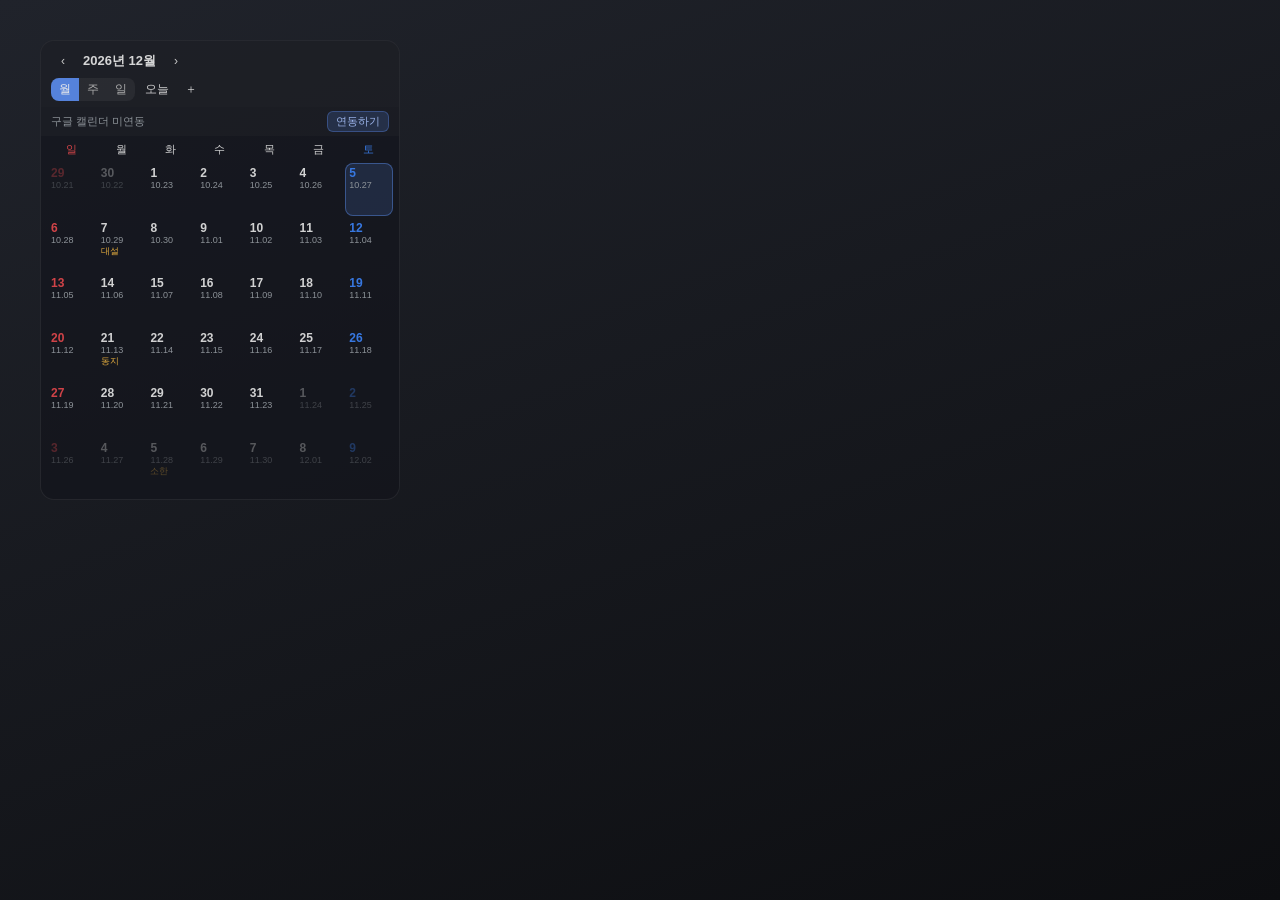
==== index.html @ 70c2688d "feat: 파일 추가" ====
<!DOCTYPE html>
<html lang="ko">
<head>
<meta charset="UTF-8" />
<title>GCal Widget</title>
<link rel="stylesheet" href="style.css" />
</head>
<body>
  <!-- 화면 전체를 채우는 배경 레이어. 위젯(#app)과 별개로, 항상 화면 크기에 맞춰집니다. -->
  <div id="bgLayer">
    <img id="bgImage" alt="" />
    <video id="bgVideo" autoplay loop muted playsinline></video>
  </div>

  <div id="app">
    <div id="titlebar" class="drag">
      <div class="titlebar-row1">
        <button id="btnPrev" class="icon-btn no-drag">‹</button>
        <span id="periodLabel">2026년 8월</span>
        <button id="btnNext" class="icon-btn no-drag">›</button>
        <div class="row1-spacer drag"></div>
      </div>
      <div class="titlebar-row2 no-drag">
        <div id="viewSwitch" class="view-switch no-drag">
          <button data-view="month" class="active no-drag">월</button>
          <button data-view="week" class="no-drag">주</button>
          <button data-view="day" class="no-drag">일</button>
        </div>
        <button id="btnToday" class="icon-btn no-drag" title="오늘">오늘</button>
        <button id="btnAdd" class="icon-btn no-drag" title="일정 추가">＋</button>
      </div>
    </div>

    <div id="authBar" class="no-drag">
      <span id="authStatus">구글 캘린더 미연동</span>
      <button id="btnAuth" class="no-drag">연동하기</button>
    </div>

    <div id="weekHeader" class="week-header no-drag"></div>
    <div id="calendarBody" class="calendar-body no-drag"></div>

    <!-- 일정 추가/수정 모달 -->
    <div id="eventModal" class="modal hidden no-drag">
      <div class="modal-box">
        <h3 id="modalTitle">일정 추가</h3>
        <label>제목</label>
        <div class="input-with-paste">
          <input id="evTitle" type="text" class="no-drag" placeholder="일정 제목" />
          <button id="evTitlePaste" class="no-drag paste-btn" title="다른 곳에서 복사한 텍스트 붙여넣기">붙여넣기</button>
        </div>
        <label class="allday-row">
          <input id="evAllDay" type="checkbox" class="no-drag" checked /> 하루 종일
        </label>
        <div class="date-row">
          <div>
            <label>시작</label>
            <input id="evStartDate" type="date" class="no-drag" />
            <input id="evStartTime" type="time" class="no-drag" />
          </div>
          <div>
            <label>종료</label>
            <input id="evEndDate" type="date" class="no-drag" />
            <input id="evEndTime" type="time" class="no-drag" />
          </div>
        </div>
        <label>메모</label>
        <div class="input-with-paste">
          <textarea id="evDesc" rows="3" class="no-drag" placeholder="설명 (선택)"></textarea>
          <button id="evDescPaste" class="no-drag paste-btn" title="다른 곳에서 복사한 텍스트 붙여넣기">붙여넣기</button>
        </div>
        <p style="font-size:10px; color:#888; margin:2px 0 0;">
          ※ Wallpaper Engine은 보안상 배경화면에 키보드 입력을 전달하지 않습니다.
          다른 곳(메모장 등)에서 제목/메모를 복사(Ctrl+C)한 뒤 "붙여넣기" 버튼을 눌러주세요.
        </p>
        <div class="modal-actions">
          <button id="evDeleteBtn" class="danger hidden no-drag">삭제</button>
          <div class="spacer"></div>
          <button id="evCancelBtn" class="no-drag">취소</button>
          <button id="evSaveBtn" class="primary no-drag">저장</button>
        </div>
      </div>
    </div>

    <div id="dayEventsPanel" class="day-events-panel hidden no-drag">
      <div class="day-events-header">
        <span id="dayEventsTitle"></span>
        <button id="dayEventsClose" class="icon-btn no-drag">×</button>
      </div>
      <div id="dayEventsList"></div>
      <button id="dayEventsAdd" class="primary full-width no-drag">＋ 이 날짜에 일정 추가</button>
    </div>

    <!-- 구글 로그인(기기 흐름) 안내 오버레이: 로컬 서버를 못 띄우는 환경이라
         코드를 보여주고 사용자가 다른 브라우저에서 승인하게 합니다 -->
    <div id="deviceAuthModal" class="modal hidden no-drag">
      <div class="modal-box">
        <h3>구글 계정 연동</h3>
        <p id="deviceAuthText" style="font-size:12px; color:#ccc; line-height:1.6;">준비 중...</p>
        <div id="deviceAuthCode" style="font-size:22px; font-weight:700; letter-spacing:2px; text-align:center; margin:10px 0; color:#a9c4ff;"></div>
        <div class="modal-actions">
          <div class="spacer"></div>
          <button id="deviceAuthCancel" class="no-drag">취소</button>
        </div>
      </div>
    </div>
    <!-- 알림 메시지 대체용 (WE 환경에서는 브라우저 기본 alert()의 확인 버튼이
         클릭되지 않는 문제가 있어서, 같은 모달 스타일로 직접 구현했습니다) -->
    <div id="msgModal" class="modal hidden no-drag">
      <div class="modal-box">
        <h3 id="msgModalTitle">알림</h3>
        <p id="msgModalText" style="font-size:12px; color:#ddd; line-height:1.6; white-space:pre-line;"></p>
        <div class="modal-actions">
          <div class="spacer"></div>
          <button id="msgModalOk" class="primary no-drag">확인</button>
        </div>
      </div>
    </div>
    <!-- 삭제 확인 등에 쓰는 확인/취소 대화상자 (WE에서는 confirm()도 동작하지 않음) -->
    <div id="confirmModal" class="modal hidden no-drag">
      <div class="modal-box">
        <h3 id="confirmModalTitle">확인</h3>
        <p id="confirmModalText" style="font-size:12px; color:#ddd; line-height:1.6; white-space:pre-line;"></p>
        <div class="modal-actions">
          <div class="spacer"></div>
          <button id="confirmModalCancel" class="no-drag">취소</button>
          <button id="confirmModalOk" class="danger no-drag">확인</button>
        </div>
      </div>
    </div>
  </div>

  <script src="js/lunar.js"></script>
  <script src="js/solarTerms.js"></script>
  <script src="js/store.js"></script>
  <script src="js/googleAuth.js"></script>
  <script src="js/googleCalendar.js"></script>
  <script src="js/app.js"></script>
</body>
</html>
---- style.css ----
* { box-sizing: border-box; }
:root {
  --fs-scale: 1;                                                 /* 글자 크기 배율 (WE 속성 패널에서 조절) */
  --app-font-family: 'Segoe UI', 'Malgun Gothic', sans-serif;    /* 글꼴 (WE 속성 패널에서 조절) */
}
html, body {
  margin: 0; padding: 0; width: 100%; height: 100%;
  background: transparent; overflow: hidden;
}
body {
  font-family: var(--app-font-family);
  color: #eaeaea;
  user-select: none;
}
/* Wallpaper Engine에는 실제 OS 창이 없어서 -webkit-app-region(드래그)이 동작하지 않습니다.
   대신 app.js에서 .drag 요소에 mousedown~mousemove로 직접 위치를 옮기는 드래그를 구현했습니다.
   .no-drag은 그 드래그 로직이 그 안의 버튼/입력 클릭을 가로채지 않도록 표시만 해둔 것입니다. */
.drag { cursor: move; }
.no-drag { cursor: default; }

/* 화면 전체를 채우는 배경 레이어. 위젯 크기/위치와는 완전히 별개로 항상 100% 채웁니다.
   아직 배경 이미지/동영상을 고르지 않았으면 은은한 그라데이션을 기본값으로 보여줍니다. */
#bgLayer {
  position: fixed; inset: 0; z-index: 0; overflow: hidden;
  background: linear-gradient(160deg, #20232b, #0d0e11);
}
#bgImage, #bgVideo {
  position: absolute; inset: 0; width: 100%; height: 100%;
  object-fit: cover; display: none;
}

#app {
  position: absolute;   /* 바탕화면 전체(body) 위의 한 위젯으로 배치, JS가 left/top을 직접 조절 */
  z-index: 10;           /* 배경 레이어보다 항상 위 */
  display: flex;
  flex-direction: column;
  width: 360px;
  height: 460px;
  background: rgba(20, 22, 28, 0.72);
  border-radius: 14px;
  border: 1px solid rgba(255,255,255,0.08);
  overflow: hidden;
}


#titlebar {
  display: flex;
  flex-direction: column;
  gap: 4px;
  padding: 8px 10px 6px;
  background: rgba(255,255,255,0.03);
  font-size: calc(var(--fs-scale, 1) * 13px);
}
.titlebar-row1 { display: flex; align-items: center; gap: 4px; }
.titlebar-row2 { display: flex; align-items: center; gap: 4px; }
.row1-spacer { flex: 1; min-width: 8px; }
#periodLabel { font-weight: 600; margin: 0 4px; font-size: calc(var(--fs-scale, 1) * 13px); }

.icon-btn {
  background: transparent;
  border: none;
  color: #ddd;
  cursor: pointer;
  min-width: 24px;
  height: 24px;
  padding: 0 6px;
  border-radius: 6px;
  font-size: calc(var(--fs-scale, 1) * 12px);
  white-space: nowrap;
}
.icon-btn:hover { background: rgba(255,255,255,0.1); }

.view-switch { display: flex; background: rgba(255,255,255,0.06); border-radius: 8px; overflow: hidden; }
.view-switch button {
  border: none; background: transparent; color: #bbb; padding: 3px 8px; cursor: pointer; font-size: calc(var(--fs-scale, 1) * 12px);
}
.view-switch button.active { background: #5b8def; color: white; }

#authBar {
  display: flex; align-items: center; justify-content: space-between; gap: 6px;
  padding: 4px 10px; font-size: calc(var(--fs-scale, 1) * 11px); color: #9aa0a6;
  background: rgba(255,255,255,0.02);
}
#authStatus { overflow: hidden; text-overflow: ellipsis; white-space: nowrap; min-width: 0; }
#authBar button {
  background: rgba(91,141,239,0.2); color: #a9c4ff; border: 1px solid rgba(91,141,239,0.4);
  border-radius: 6px; padding: 2px 8px; font-size: calc(var(--fs-scale, 1) * 11px); cursor: pointer; flex-shrink: 0;
}
#authBar button:hover { background: rgba(91,141,239,0.35); }

.week-header {
  display: grid;
  grid-template-columns: repeat(7, 1fr);
  text-align: center;
  font-size: calc(var(--fs-scale, 1) * 11px);
  color: #9aa0a6;
  padding: 4px 6px 0;
}
.week-header div { padding: 2px 0; }

.calendar-body {
  flex: 1;
  min-height: 0;   /* flex 아이템은 기본적으로 min-height:auto라서 내용(글자 커짐)이 많아지면
                      flex:1이어도 자기 몫보다 더 커져버립니다. 0으로 강제해서 항상 남은
                      공간만큼만 차지하게 합니다. */
  overflow-y: auto;
  padding: 4px 6px 8px;
  scrollbar-width: none;    /* Firefox: 스크롤바를 안 보이게 (스크롤 자체는 계속 됨) */
  -ms-overflow-style: none; /* 구형 Edge/IE */
}
.calendar-body::-webkit-scrollbar { display: none; } /* WE는 Chromium 기반이라 이 규칙이 적용됨 */

/* Month view grid */
.month-grid {
  display: grid;
  grid-template-columns: repeat(7, 1fr);
  grid-template-rows: repeat(6, minmax(0, 1fr));
  gap: 2px;
  height: 100%;
  min-height: 0;    /* 그리드 자신도 부모(calendar-body)보다 커지지 않도록 강제 */
  overflow: hidden; /* 넘치면 격자가 늘어나는 대신 잘리게 해서 스크롤/중복 표시처럼 보이는 걸 방지 */
}
.day-cell {
  border-radius: 8px;
  padding: 3px 4px;
  cursor: pointer;
  position: relative;
  display: flex;
  flex-direction: column;
  overflow: hidden;
}
.day-cell:hover { background: rgba(255,255,255,0.06); }
.day-cell.other-month { opacity: 0.35; }
.day-cell.empty-cell { opacity: 0; cursor: default; pointer-events: none; }
.day-cell.today { background: rgba(91,141,239,0.18); box-shadow: inset 0 0 0 1px rgba(91,141,239,0.5); }
.day-num { font-size: calc(var(--fs-scale, 1) * 12px); font-weight: 600; }
.lunar-label { font-size: calc(var(--fs-scale, 1) * 9px); color: #9aa0a6; }
.term-label { font-size: calc(var(--fs-scale, 1) * 9px); color: #f5b942; }
.holiday-name { font-size: calc(var(--fs-scale, 1) * 8px); color: inherit; opacity: 0.9; }
.event-dot-row { display: flex; flex-direction: column; gap: 1px; margin-top: 2px; min-width: 0; }
.event-chip {
  font-size: calc(var(--fs-scale, 1) * 9.5px); padding: 1px 4px; border-radius: 3px; background: #5b8def; color: white;
  width: 100%; overflow: hidden; white-space: normal; word-break: break-word; line-height: 1.25;
  box-sizing: border-box;
}
.event-chip.completed { text-decoration: line-through; opacity: 0.55; }
.holiday-chip { font-weight: 600; }

/* Week view - hourly time grid */
.week-wrap { display: flex; flex-direction: column; height: 100%; }
.week-time-spacer { width: 38px; flex-shrink: 0; }

.week-head-row { display: flex; padding-bottom: 2px; }
.week-head-cell { flex: 1; text-align: center; font-size: calc(var(--fs-scale, 1) * 10px); padding: 2px 0; border-radius: 6px; }
.week-head-cell.is-today { background: rgba(91,141,239,0.22); }
.week-head-date { font-size: calc(var(--fs-scale, 1) * 13px); font-weight: 600; }

.week-allday-row { display: flex; min-height: 4px; margin-bottom: 3px; }
.week-allday-cell { flex: 1; display: flex; flex-direction: column; gap: 2px; padding: 0 2px; }

.week-scroll { flex: 1; min-height: 0; overflow-y: auto; position: relative; cursor: grab; }
.week-scroll:active { cursor: grabbing; }
.week-hour-grid { display: flex; position: relative; }
.week-time-col { width: 38px; flex-shrink: 0; }
.week-hour-label { font-size: calc(var(--fs-scale, 1) * 9px); color: #888; text-align: right; padding-right: 4px; box-sizing: border-box; transform: translateY(-6px); }

.week-days-area { flex: 1; display: flex; position: relative; }
.week-day-track {
  flex: 1; position: relative; box-sizing: border-box;
  border-left: 1px solid rgba(255,255,255,0.07);
  background-image: repeating-linear-gradient(to bottom, rgba(255,255,255,0.07) 0, rgba(255,255,255,0.07) 1px, transparent 1px, transparent 44px);
}
.week-day-track.is-today { background-color: rgba(91,141,239,0.06); }

.week-event-block {
  position: absolute; left: 2px; right: 2px; border-radius: 5px; padding: 2px 4px;
  overflow: hidden; color: white; font-size: calc(var(--fs-scale, 1) * 10px); cursor: pointer;
  box-shadow: 0 1px 3px rgba(0,0,0,0.35); box-sizing: border-box;
}
.week-event-block.completed { opacity: 0.5; text-decoration: line-through; }
.week-event-title { white-space: nowrap; overflow: hidden; text-overflow: ellipsis; font-weight: 600; }
.week-event-time { font-size: calc(var(--fs-scale, 1) * 8.5px); opacity: 0.85; white-space: nowrap; overflow: hidden; text-overflow: ellipsis; }

.week-now-line { position: absolute; left: 0; right: 0; height: 0; border-top: 2px solid #ff5566; z-index: 5; pointer-events: none; }
.week-now-line::before {
  content: ''; position: absolute; left: -4px; top: -4px; width: 8px; height: 8px; border-radius: 50%; background: #ff5566;
}

/* Modal */
.modal {
  position: absolute; inset: 0; background: rgba(0,0,0,0.5);
  display: flex; align-items: center; justify-content: center; z-index: 20;
}
.modal.hidden { display: none; }
.modal-box {
  background: #23262e; border-radius: 12px; padding: 16px;
  width: min(92vw, calc(300px * var(--fs-scale, 1)));
  max-height: 90vh; overflow-y: auto; /* 글자가 커져서 모달이 창보다 길어지는 경우를 대비한 안전장치 */
  box-sizing: border-box;
  display: flex; flex-direction: column; gap: 6px; border: 1px solid rgba(255,255,255,0.08);
}
.modal-box h3 { margin: 0 0 6px; font-size: calc(var(--fs-scale, 1) * 14px); }
.modal-box label { font-size: calc(var(--fs-scale, 1) * 11px); color: #aaa; margin-top: 4px; }
.modal-box input[type=text], .modal-box textarea, .modal-box input[type=date], .modal-box input[type=time] {
  background: #16181d; border: 1px solid rgba(255,255,255,0.1); color: #eee; border-radius: 6px;
  padding: 6px 8px; font-size: calc(var(--fs-scale, 1) * 12px); width: 100%; min-width: 0; box-sizing: border-box;
}
.modal-box input:disabled { opacity: 0.35; cursor: not-allowed; }
.input-with-paste { display: flex; gap: 6px; align-items: flex-start; }
.input-with-paste input, .input-with-paste textarea { flex: 1; min-width: 0; }
.paste-btn {
  flex-shrink: 0; background: rgba(91,141,239,0.2); color: #a9c4ff; border: 1px solid rgba(91,141,239,0.4);
  border-radius: 6px; padding: 6px 8px; font-size: calc(var(--fs-scale, 1) * 11px); cursor: pointer; white-space: nowrap;
}
.paste-btn:hover { background: rgba(91,141,239,0.35); }
.date-row { display: flex; flex-direction: column; gap: 8px; } /* 시작/종료를 좌우로 쪼개지 않고 위아래로 쌓아서,
                                                                     글자가 커져도 각 입력칸이 항상 모달 전체 너비를 쓸 수 있게 함 */
.date-row > div { flex: 1; display: flex; flex-direction: column; gap: 3px; min-width: 0; }
.allday-row { display: flex; align-items: center; gap: 6px; font-size: calc(var(--fs-scale, 1) * 12px); color: #ddd; }
.modal-actions { display: flex; align-items: center; gap: 6px; margin-top: 10px; }
.modal-actions .spacer { flex: 1; }
.modal-actions button { padding: 6px 10px; border-radius: 6px; border: none; cursor: pointer; font-size: calc(var(--fs-scale, 1) * 12px); }
.modal-actions .primary { background: #5b8def; color: white; }
.modal-actions .danger { background: #e5484d; color: white; }
.modal-actions button:not(.primary):not(.danger) { background: rgba(255,255,255,0.08); color: #ddd; }
.hidden { display: none !important; }

.day-events-panel {
  position: absolute; left: 10px; top: 40px; width: 420px; max-width: 92%; max-height: 88%;
  background: #23262e; border: 1px solid rgba(255,255,255,0.1); border-radius: 10px;
  padding: 12px; display: flex; flex-direction: column; z-index: 15; overflow: hidden;
}
.day-events-header { display: flex; justify-content: space-between; align-items: center; font-size: calc(var(--fs-scale, 1) * 12px); margin-bottom: 6px; }
#dayEventsList { overflow-y: auto; flex: 1; display: flex; flex-direction: column; gap: 6px; }
.day-event-item { background: rgba(255,255,255,0.05); border-radius: 6px; padding: 6px; font-size: calc(var(--fs-scale, 1) * 11px); cursor: pointer; display: flex; align-items: center; gap: 6px; }
.day-event-item small { color: #999; display: block; margin-top: 2px; }
.day-event-text { flex: 1; min-width: 0; }
.day-event-item.completed .ev-title { text-decoration: line-through; opacity: 0.55; }
.day-event-item.holiday-item { cursor: default; }
.day-event-item.holiday-item .day-event-text { cursor: default; }
.day-event-item.holiday-item .ev-title { font-weight: 600; }
.check-btn {
  flex-shrink: 0; width: 20px; height: 20px; border-radius: 5px; border: 1px solid rgba(255,255,255,0.15);
  background: rgba(255,255,255,0.06); color: #9ee6a8; font-size: calc(var(--fs-scale, 1) * 11px); line-height: 1; cursor: pointer;
  visibility: hidden; opacity: 0; transition: opacity .12s;
}
.day-event-item:hover .check-btn { visibility: visible; opacity: 1; }
.day-event-item.completed .check-btn { visibility: visible; opacity: 1; background: rgba(94,222,120,0.18); border-color: rgba(94,222,120,0.4); }
.check-btn:hover { background: rgba(94,222,120,0.3); }
.full-width { width: 100%; margin-top: 8px; padding: 6px; border-radius: 6px; border: none; cursor: pointer; }

::-webkit-scrollbar { width: 6px; }
::-webkit-scrollbar-thumb { background: rgba(255,255,255,0.15); border-radius: 3px; }
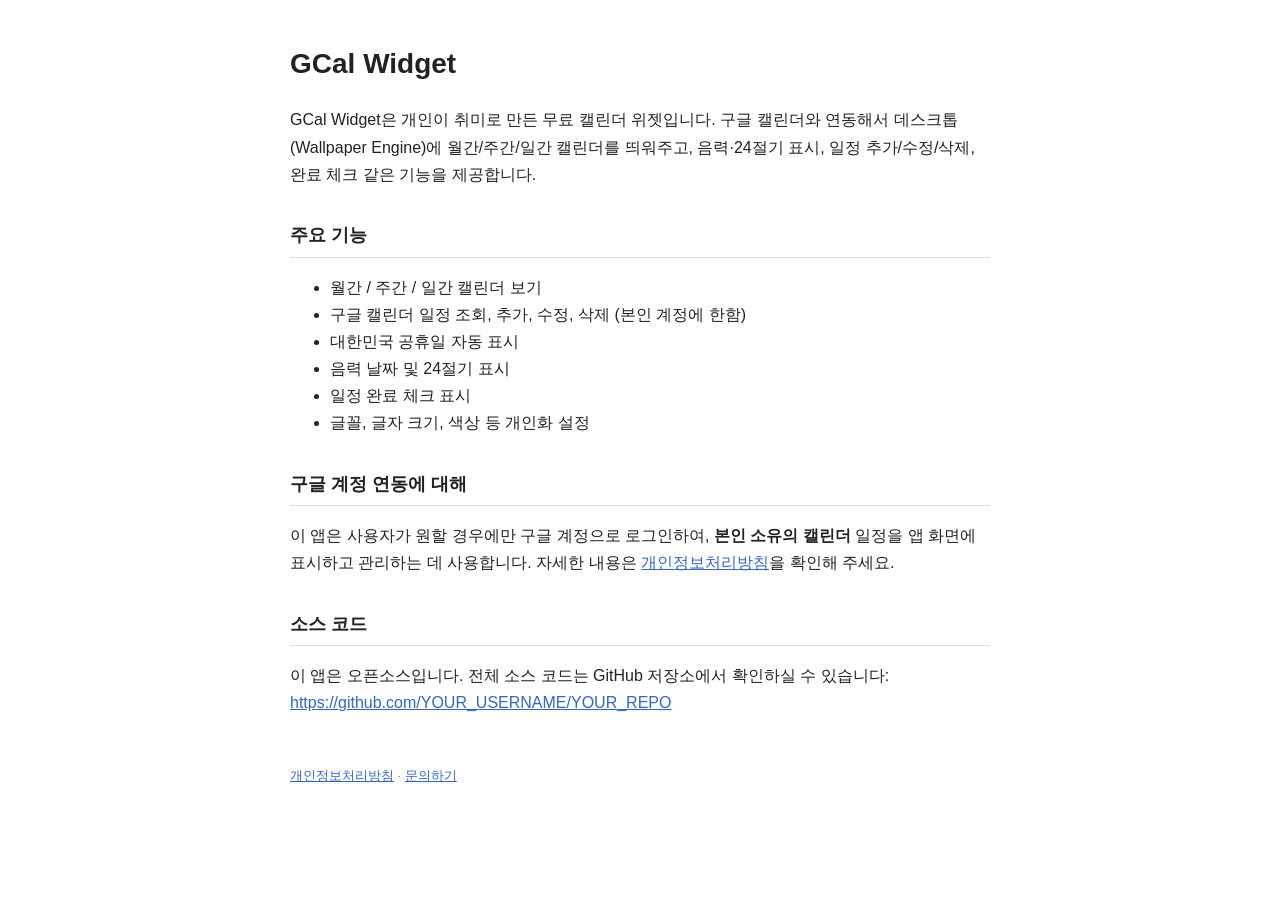
==== commit a81e3f24: "index, privacy 페이지 추가 및 파일 이동" ====
--- a/index.html
+++ b/index.html
@@ -2,138 +2,40 @@
 <html lang="ko">
 <head>
 <meta charset="UTF-8" />
+<meta name="viewport" content="width=device-width, initial-scale=1" />
 <title>GCal Widget</title>
-<link rel="stylesheet" href="style.css" />
+<style>
+  body { font-family: -apple-system, 'Segoe UI', 'Malgun Gothic', sans-serif; max-width: 700px; margin: 40px auto; padding: 0 20px; line-height: 1.7; color: #222; }
+  h1 { font-size: 28px; }
+  h2 { font-size: 18px; margin-top: 32px; border-bottom: 1px solid #ddd; padding-bottom: 6px; }
+  code { background: #f2f2f2; padding: 2px 6px; border-radius: 4px; }
+  footer { margin-top: 48px; font-size: 13px; color: #888; }
+  a { color: #3366cc; }
+</style>
 </head>
 <body>
-  <!-- 화면 전체를 채우는 배경 레이어. 위젯(#app)과 별개로, 항상 화면 크기에 맞춰집니다. -->
-  <div id="bgLayer">
-    <img id="bgImage" alt="" />
-    <video id="bgVideo" autoplay loop muted playsinline></video>
-  </div>
+  <h1>GCal Widget</h1>
+  <p>GCal Widget은 개인이 취미로 만든 무료 캘린더 위젯입니다. 구글 캘린더와 연동해서 데스크톱(Wallpaper Engine)에 월간/주간/일간 캘린더를 띄워주고, 음력·24절기 표시, 일정 추가/수정/삭제, 완료 체크 같은 기능을 제공합니다.</p>
 
-  <div id="app">
-    <div id="titlebar" class="drag">
-      <div class="titlebar-row1">
-        <button id="btnPrev" class="icon-btn no-drag">‹</button>
-        <span id="periodLabel">2026년 8월</span>
-        <button id="btnNext" class="icon-btn no-drag">›</button>
-        <div class="row1-spacer drag"></div>
-      </div>
-      <div class="titlebar-row2 no-drag">
-        <div id="viewSwitch" class="view-switch no-drag">
-          <button data-view="month" class="active no-drag">월</button>
-          <button data-view="week" class="no-drag">주</button>
-          <button data-view="day" class="no-drag">일</button>
-        </div>
-        <button id="btnToday" class="icon-btn no-drag" title="오늘">오늘</button>
-        <button id="btnAdd" class="icon-btn no-drag" title="일정 추가">＋</button>
-      </div>
-    </div>
+  <h2>주요 기능</h2>
+  <ul>
+    <li>월간 / 주간 / 일간 캘린더 보기</li>
+    <li>구글 캘린더 일정 조회, 추가, 수정, 삭제 (본인 계정에 한함)</li>
+    <li>대한민국 공휴일 자동 표시</li>
+    <li>음력 날짜 및 24절기 표시</li>
+    <li>일정 완료 체크 표시</li>
+    <li>글꼴, 글자 크기, 색상 등 개인화 설정</li>
+  </ul>
 
-    <div id="authBar" class="no-drag">
-      <span id="authStatus">구글 캘린더 미연동</span>
-      <button id="btnAuth" class="no-drag">연동하기</button>
-    </div>
+  <h2>구글 계정 연동에 대해</h2>
+  <p>이 앱은 사용자가 원할 경우에만 구글 계정으로 로그인하여, <strong>본인 소유의 캘린더</strong> 일정을 앱 화면에 표시하고 관리하는 데 사용합니다. 자세한 내용은 <a href="./privacy.html">개인정보처리방침</a>을 확인해 주세요.</p>
 
-    <div id="weekHeader" class="week-header no-drag"></div>
-    <div id="calendarBody" class="calendar-body no-drag"></div>
+  <h2>소스 코드</h2>
+  <p>이 앱은 오픈소스입니다. 전체 소스 코드는 GitHub 저장소에서 확인하실 수 있습니다: <a href="https://github.com/YOUR_USERNAME/YOUR_REPO">https://github.com/YOUR_USERNAME/YOUR_REPO</a></p>
 
-    <!-- 일정 추가/수정 모달 -->
-    <div id="eventModal" class="modal hidden no-drag">
-      <div class="modal-box">
-        <h3 id="modalTitle">일정 추가</h3>
-        <label>제목</label>
-        <div class="input-with-paste">
-          <input id="evTitle" type="text" class="no-drag" placeholder="일정 제목" />
-          <button id="evTitlePaste" class="no-drag paste-btn" title="다른 곳에서 복사한 텍스트 붙여넣기">붙여넣기</button>
-        </div>
-        <label class="allday-row">
-          <input id="evAllDay" type="checkbox" class="no-drag" checked /> 하루 종일
-        </label>
-        <div class="date-row">
-          <div>
-            <label>시작</label>
-            <input id="evStartDate" type="date" class="no-drag" />
-            <input id="evStartTime" type="time" class="no-drag" />
-          </div>
-          <div>
-            <label>종료</label>
-            <input id="evEndDate" type="date" class="no-drag" />
-            <input id="evEndTime" type="time" class="no-drag" />
-          </div>
-        </div>
-        <label>메모</label>
-        <div class="input-with-paste">
-          <textarea id="evDesc" rows="3" class="no-drag" placeholder="설명 (선택)"></textarea>
-          <button id="evDescPaste" class="no-drag paste-btn" title="다른 곳에서 복사한 텍스트 붙여넣기">붙여넣기</button>
-        </div>
-        <p style="font-size:10px; color:#888; margin:2px 0 0;">
-          ※ Wallpaper Engine은 보안상 배경화면에 키보드 입력을 전달하지 않습니다.
-          다른 곳(메모장 등)에서 제목/메모를 복사(Ctrl+C)한 뒤 "붙여넣기" 버튼을 눌러주세요.
-        </p>
-        <div class="modal-actions">
-          <button id="evDeleteBtn" class="danger hidden no-drag">삭제</button>
-          <div class="spacer"></div>
-          <button id="evCancelBtn" class="no-drag">취소</button>
-          <button id="evSaveBtn" class="primary no-drag">저장</button>
-        </div>
-      </div>
-    </div>
-
-    <div id="dayEventsPanel" class="day-events-panel hidden no-drag">
-      <div class="day-events-header">
-        <span id="dayEventsTitle"></span>
-        <button id="dayEventsClose" class="icon-btn no-drag">×</button>
-      </div>
-      <div id="dayEventsList"></div>
-      <button id="dayEventsAdd" class="primary full-width no-drag">＋ 이 날짜에 일정 추가</button>
-    </div>
-
-    <!-- 구글 로그인(기기 흐름) 안내 오버레이: 로컬 서버를 못 띄우는 환경이라
-         코드를 보여주고 사용자가 다른 브라우저에서 승인하게 합니다 -->
-    <div id="deviceAuthModal" class="modal hidden no-drag">
-      <div class="modal-box">
-        <h3>구글 계정 연동</h3>
-        <p id="deviceAuthText" style="font-size:12px; color:#ccc; line-height:1.6;">준비 중...</p>
-        <div id="deviceAuthCode" style="font-size:22px; font-weight:700; letter-spacing:2px; text-align:center; margin:10px 0; color:#a9c4ff;"></div>
-        <div class="modal-actions">
-          <div class="spacer"></div>
-          <button id="deviceAuthCancel" class="no-drag">취소</button>
-        </div>
-      </div>
-    </div>
-    <!-- 알림 메시지 대체용 (WE 환경에서는 브라우저 기본 alert()의 확인 버튼이
-         클릭되지 않는 문제가 있어서, 같은 모달 스타일로 직접 구현했습니다) -->
-    <div id="msgModal" class="modal hidden no-drag">
-      <div class="modal-box">
-        <h3 id="msgModalTitle">알림</h3>
-        <p id="msgModalText" style="font-size:12px; color:#ddd; line-height:1.6; white-space:pre-line;"></p>
-        <div class="modal-actions">
-          <div class="spacer"></div>
-          <button id="msgModalOk" class="primary no-drag">확인</button>
-        </div>
-      </div>
-    </div>
-    <!-- 삭제 확인 등에 쓰는 확인/취소 대화상자 (WE에서는 confirm()도 동작하지 않음) -->
-    <div id="confirmModal" class="modal hidden no-drag">
-      <div class="modal-box">
-        <h3 id="confirmModalTitle">확인</h3>
-        <p id="confirmModalText" style="font-size:12px; color:#ddd; line-height:1.6; white-space:pre-line;"></p>
-        <div class="modal-actions">
-          <div class="spacer"></div>
-          <button id="confirmModalCancel" class="no-drag">취소</button>
-          <button id="confirmModalOk" class="danger no-drag">확인</button>
-        </div>
-      </div>
-    </div>
-  </div>
-
-  <script src="js/lunar.js"></script>
-  <script src="js/solarTerms.js"></script>
-  <script src="js/store.js"></script>
-  <script src="js/googleAuth.js"></script>
-  <script src="js/googleCalendar.js"></script>
-  <script src="js/app.js"></script>
+  <footer>
+    <a href="./privacy.html">개인정보처리방침</a> ·
+    <a href="https://github.com/YOUR_USERNAME/YOUR_REPO/issues">문의하기</a>
+  </footer>
 </body>
 </html>
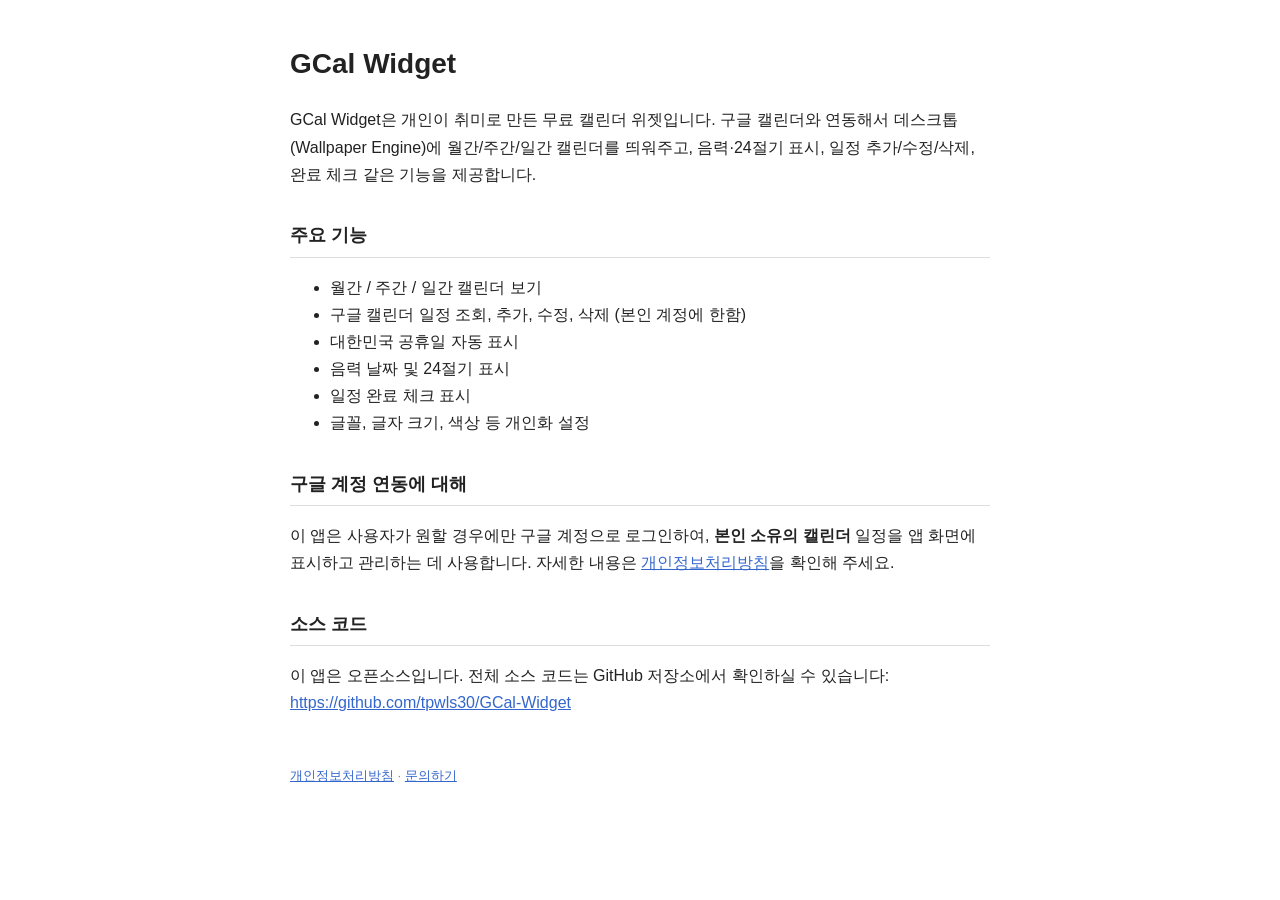
==== commit a36e744c: "index, privacy 수정" ====
--- a/index.html
+++ b/index.html
@@ -31,11 +31,11 @@
   <p>이 앱은 사용자가 원할 경우에만 구글 계정으로 로그인하여, <strong>본인 소유의 캘린더</strong> 일정을 앱 화면에 표시하고 관리하는 데 사용합니다. 자세한 내용은 <a href="./privacy.html">개인정보처리방침</a>을 확인해 주세요.</p>
 
   <h2>소스 코드</h2>
-  <p>이 앱은 오픈소스입니다. 전체 소스 코드는 GitHub 저장소에서 확인하실 수 있습니다: <a href="https://github.com/YOUR_USERNAME/YOUR_REPO">https://github.com/YOUR_USERNAME/YOUR_REPO</a></p>
+  <p>이 앱은 오픈소스입니다. 전체 소스 코드는 GitHub 저장소에서 확인하실 수 있습니다: <a href="https://github.com/tpwls30/GCal-Widget">https://github.com/tpwls30/GCal-Widget</a></p>
 
   <footer>
     <a href="./privacy.html">개인정보처리방침</a> ·
-    <a href="https://github.com/YOUR_USERNAME/YOUR_REPO/issues">문의하기</a>
+    <a href="https://github.com/tpwls30/GCal-Widget/issues">문의하기</a>
   </footer>
 </body>
 </html>
